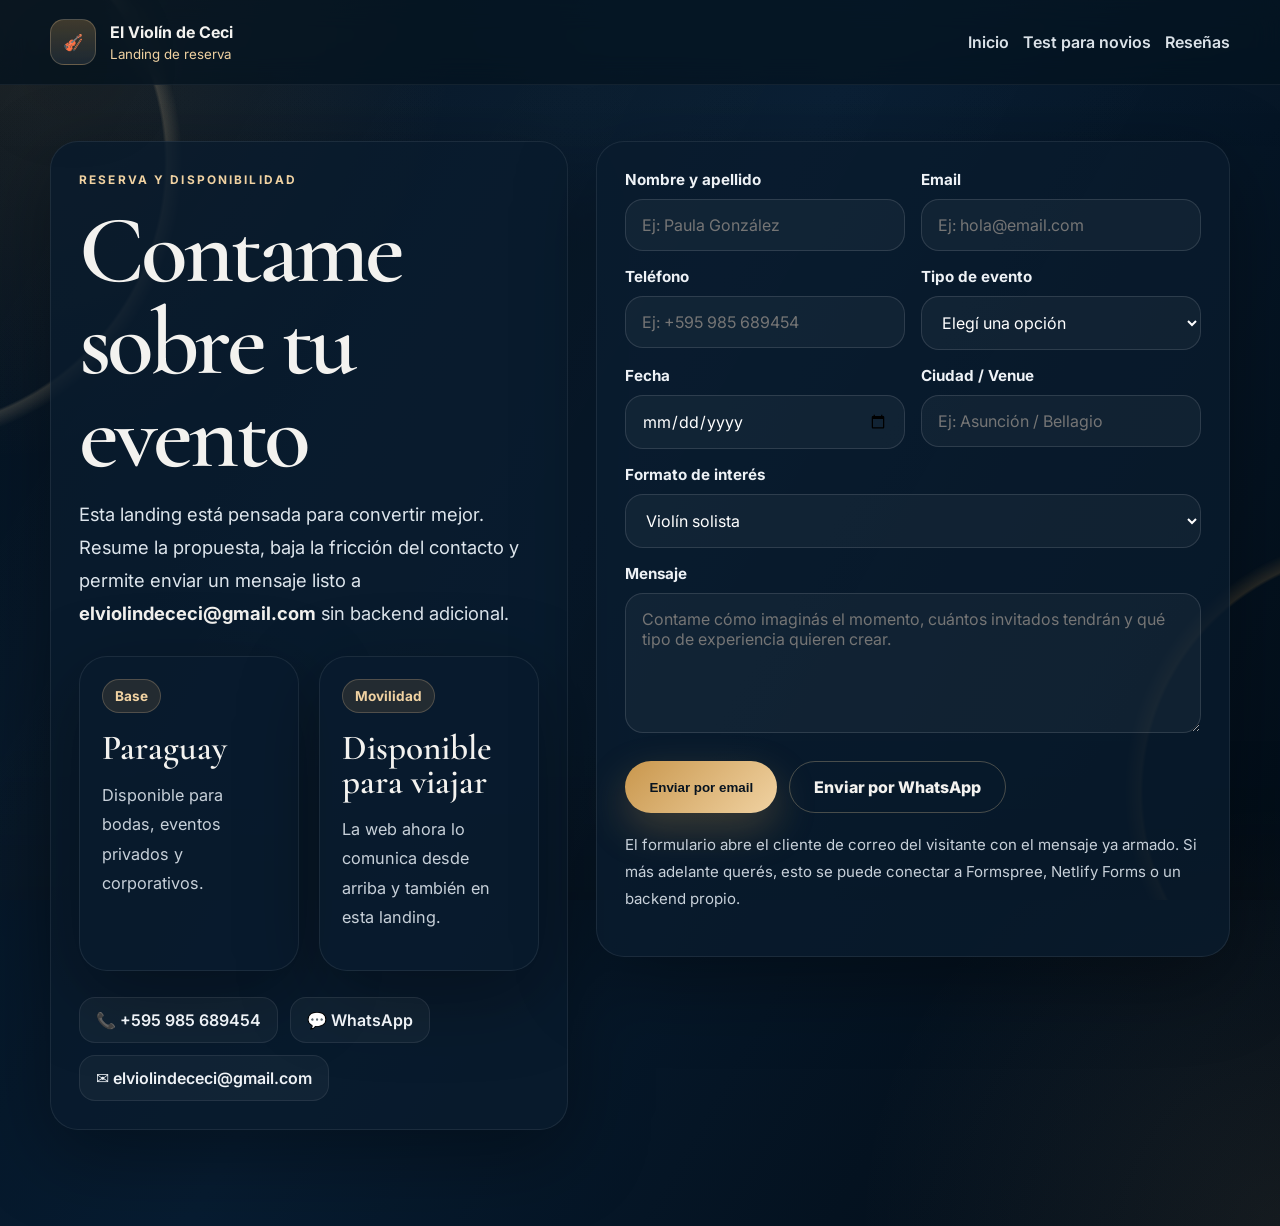
==== booking/index.html @ 9c6a3f65 "Add files via upload" ====
<!doctype html>
<html lang="es">
<head>
  <meta charset="utf-8" />
  <meta name="viewport" content="width=device-width, initial-scale=1" />
  <title>Reservar — El Violín de Ceci</title>
  <meta name="description" content="Consultá disponibilidad de El Violín de Ceci para bodas y eventos. Formulario de reserva con envío directo por email y WhatsApp." />
  <link rel="preconnect" href="https://fonts.googleapis.com">
  <link rel="preconnect" href="https://fonts.gstatic.com" crossorigin>
  <link href="https://fonts.googleapis.com/css2?family=Cormorant+Garamond:wght@400;500;600;700&family=Inter:wght@400;500;600;700;800&display=swap" rel="stylesheet">
  <link rel="stylesheet" href="../style.css?v=2" />
  <link rel="stylesheet" href="./style.css?v=1" />
</head>
<body>
  <header class="header">
    <div class="container nav">
      <a class="brand" href="../">
        <span class="brand-mark">🎻</span>
        <span>
          <strong>El Violín de Ceci</strong>
          <small>Landing de reserva</small>
        </span>
      </a>
      <nav class="nav-menu booking-nav inline-nav">
        <a href="../">Inicio</a>
        <a href="../test/">Test para novios</a>
        <a href="../reviews/">Reseñas</a>
      </nav>
    </div>
  </header>

  <main class="section booking-page">
    <div class="container booking-grid">
      <section class="booking-copy reveal visible">
        <p class="eyebrow">Reserva y disponibilidad</p>
        <h1>Contame sobre tu evento</h1>
        <p class="lead">Esta landing está pensada para convertir mejor. Resume la propuesta, baja la fricción del contacto y permite enviar un mensaje listo a <strong>elviolindececi@gmail.com</strong> sin backend adicional.</p>

        <div class="cards-grid booking-highlights">
          <article class="info-card compact-card">
            <span class="card-tag">Base</span>
            <h3>Paraguay</h3>
            <p>Disponible para bodas, eventos privados y corporativos.</p>
          </article>
          <article class="info-card compact-card">
            <span class="card-tag">Movilidad</span>
            <h3>Disponible para viajar</h3>
            <p>La web ahora lo comunica desde arriba y también en esta landing.</p>
          </article>
        </div>

        <div class="contact-inline">
          <a href="tel:+595985689454">📞 +595 985 689454</a>
          <a href="https://wa.me/595985689454" target="_blank" rel="noopener">💬 WhatsApp</a>
          <a href="mailto:elviolindececi@gmail.com">✉️ elviolindececi@gmail.com</a>
        </div>
      </section>

      <section class="booking-form-wrap reveal visible">
        <form id="bookingForm" class="booking-form" novalidate>
          <div class="field-row">
            <label>
              <span>Nombre y apellido</span>
              <input type="text" id="nombre" required placeholder="Ej: Paula González" />
            </label>
            <label>
              <span>Email</span>
              <input type="email" id="email" required placeholder="Ej: hola@email.com" />
            </label>
          </div>

          <div class="field-row">
            <label>
              <span>Teléfono</span>
              <input type="tel" id="telefono" placeholder="Ej: +595 985 689454" />
            </label>
            <label>
              <span>Tipo de evento</span>
              <select id="tipo" required>
                <option value="" selected disabled>Elegí una opción</option>
                <option>Boda</option>
                <option>Evento corporativo</option>
                <option>Evento privado</option>
                <option>Otro</option>
              </select>
            </label>
          </div>

          <div class="field-row">
            <label>
              <span>Fecha</span>
              <input type="date" id="fecha" />
            </label>
            <label>
              <span>Ciudad / Venue</span>
              <input type="text" id="lugar" placeholder="Ej: Asunción / Bellagio" />
            </label>
          </div>

          <label>
            <span>Formato de interés</span>
            <select id="formato">
              <option>Violín solista</option>
              <option>Dúo · violín + piano</option>
              <option>Trío · violín + piano de cola + cello</option>
              <option>No estoy segura todavía</option>
            </select>
          </label>

          <label>
            <span>Mensaje</span>
            <textarea id="mensaje" rows="5" placeholder="Contame cómo imaginás el momento, cuántos invitados tendrán y qué tipo de experiencia quieren crear."></textarea>
          </label>

          <div class="booking-actions">
            <button class="btn" type="submit">Enviar por email</button>
            <a class="btn btn-outline" id="waBookingLink" href="https://wa.me/595985689454" target="_blank" rel="noopener">Enviar por WhatsApp</a>
          </div>

          <p class="booking-note">El formulario abre el cliente de correo del visitante con el mensaje ya armado. Si más adelante querés, esto se puede conectar a Formspree, Netlify Forms o un backend propio.</p>
        </form>
      </section>
    </div>
  </main>

  <script src="./app.js?v=1"></script>
</body>
</html>
---- style.css ----
:root{
  --navy:#061b2d;
  --navy-deep:#020d18;
  --navy-soft:#0b2238;
  --gold:#c9974d;
  --gold-light:#f0d2a2;
  --gold-soft:#d8b178;
  --text:#f3f2ef;
  --muted:#c7d0d9;
  --line:rgba(255,255,255,.08);
  --card:rgba(10,28,46,.72);
  --card-strong:rgba(8,24,40,.9);
  --shadow:0 24px 80px rgba(0,0,0,.35);
  --radius:28px;
  --radius-sm:18px;
}

*{box-sizing:border-box}
html{scroll-behavior:smooth}
body{
  margin:0;
  color:var(--text);
  background:
    radial-gradient(circle at top left, rgba(201,151,77,.14), transparent 26%),
    radial-gradient(circle at bottom right, rgba(240,210,162,.08), transparent 24%),
    linear-gradient(120deg, #03111f 0%, #071c31 45%, #020b14 100%);
  font-family:Inter,system-ui,sans-serif;
  position:relative;
  overflow-x:hidden;
}
body::before{
  content:"";
  position:fixed;
  inset:0;
  pointer-events:none;
  background:
    linear-gradient(120deg, transparent 0%, rgba(255,255,255,.02) 35%, transparent 70%),
    linear-gradient(180deg, rgba(255,255,255,.02), transparent 18%, transparent 82%, rgba(0,0,0,.12));
  z-index:0;
}
body::after{
  content:"";
  position:fixed;
  inset:0;
  pointer-events:none;
  background:
    radial-gradient(circle at -8% 18%, transparent 0 17%, rgba(240,210,162,.95) 17.2%, transparent 18.2%),
    radial-gradient(circle at 108% 88%, transparent 0 15%, rgba(201,151,77,.95) 15.2%, transparent 16.2%);
  opacity:.18;
  z-index:0;
}
img{max-width:100%;display:block}
a{text-decoration:none;color:inherit}
strong{color:var(--text)}

.skip-link{
  position:absolute;
  left:-9999px;
}
.skip-link:focus{
  left:16px;
  top:16px;
  z-index:200;
  background:#fff;
  color:#000;
  padding:10px 14px;
  border-radius:12px;
}

.container{
  width:min(1180px,calc(100% - 40px));
  margin:0 auto;
  position:relative;
  z-index:1;
}
.section{padding:96px 0;position:relative;z-index:1}
.section-soft{background:linear-gradient(180deg, rgba(255,255,255,.02), rgba(255,255,255,.01));backdrop-filter:blur(6px)}
.eyebrow{text-transform:uppercase;letter-spacing:.18em;font-size:.74rem;color:var(--gold-light);margin:0 0 14px;font-weight:700}

h1,h2,h3{
  font-family:"Cormorant Garamond", Georgia, serif;
  line-height:.96;
  margin:0 0 16px;
  font-weight:600;
  color:var(--text);
}
h1{font-size:clamp(3.4rem,8vw,6rem);letter-spacing:-.04em}
h2{font-size:clamp(2.45rem,5vw,4rem);letter-spacing:-.03em}
h3{font-size:clamp(1.6rem,3vw,2.2rem)}
p{margin:0 0 16px;color:var(--muted);font-size:1.02rem;line-height:1.8}
.lead{font-size:1.15rem;max-width:62ch;color:#dde5ec}
.muted-strong{color:#e5edf5}

.header{
  position:sticky;top:0;z-index:20;
  backdrop-filter:blur(14px);
  background:rgba(4,18,31,.72);
  border-bottom:1px solid rgba(255,255,255,.06);
}
.nav{display:flex;align-items:center;justify-content:space-between;gap:18px;min-height:84px}
.brand{display:flex;align-items:center;gap:14px}
.brand strong{display:block;font-size:1rem}
.brand small{display:block;color:var(--gold-light);margin-top:4px}
.brand-mark{
  width:46px;height:46px;border-radius:14px;display:grid;place-items:center;
  background:linear-gradient(180deg, rgba(201,151,77,.28), rgba(255,255,255,.08));
  border:1px solid rgba(240,210,162,.24);box-shadow:var(--shadow)
}
.nav-menu{display:flex;align-items:center;gap:14px;flex-wrap:wrap}
.nav-menu a{color:#dbe2e8;font-weight:600}
.nav-menu a:hover{color:var(--gold-light)}
.nav-toggle{display:none}

.btn{
  display:inline-flex;align-items:center;justify-content:center;gap:10px;
  border:none;padding:15px 24px;border-radius:999px;cursor:pointer;
  background:linear-gradient(135deg,var(--gold),var(--gold-light));
  color:#07131f;font-weight:800;
  box-shadow:0 16px 40px rgba(201,151,77,.28);
  transition:transform .2s ease, box-shadow .2s ease, border-color .2s ease;
}
.btn:hover{transform:translateY(-2px);box-shadow:0 20px 48px rgba(201,151,77,.34)}
.btn-ghost,.btn-outline{background:transparent;color:var(--text);border:1px solid rgba(240,210,162,.28);box-shadow:none}
.btn-ghost:hover,.btn-outline:hover{border-color:rgba(240,210,162,.5);background:rgba(255,255,255,.03)}
.btn-small{padding:12px 18px;font-size:.95rem}

.hero{padding:72px 0 56px}
.hero-grid{display:grid;grid-template-columns:1.05fr .95fr;gap:48px;align-items:center}
.hero-actions{display:flex;gap:14px;flex-wrap:wrap;margin:28px 0 28px}
.hero-badges,.hero-points,.contact-inline{display:flex;gap:12px;flex-wrap:wrap}
.hero-badges{margin-top:18px}
.hero-points{padding:0;margin:0;list-style:none}
.hero-points li,.pill{
  padding:10px 14px;border-radius:999px;
  border:1px solid rgba(255,255,255,.08);
  background:rgba(255,255,255,.04);
  color:#e7edf2;font-size:.95rem
}
.pill-gold{border-color:rgba(240,210,162,.28);background:rgba(201,151,77,.15);color:var(--gold-light)}
.contact-inline a{
  padding:12px 16px;border-radius:16px;background:rgba(255,255,255,.04);
  border:1px solid rgba(255,255,255,.08);font-weight:600;color:#eef2f6
}
.contact-inline a:hover{border-color:rgba(240,210,162,.35)}

.hero-frame,.portrait-frame,.gallery-card,.info-card,.timeline-card,.quote-card,.feature-card,.press-card,.contact-card,.award-box,.planner-box,.final-box{
  border-radius:var(--radius);background:var(--card);border:1px solid var(--line);box-shadow:var(--shadow)
}
.hero-frame{position:relative;overflow:hidden;min-height:620px}
.media-cover{width:100%;height:100%;object-fit:cover}
.scene-card{
  position:absolute;left:24px;right:24px;bottom:24px;padding:24px;
  background:linear-gradient(180deg, rgba(4,16,28,.2), rgba(4,16,28,.78));
  border-radius:24px;border:1px solid rgba(255,255,255,.12)
}
.scene-kicker{display:inline-block;margin-bottom:10px;color:var(--gold-light);font-weight:700;letter-spacing:.08em;text-transform:uppercase;font-size:.78rem}
.floating-note{
  position:absolute;padding:12px 16px;border-radius:999px;background:rgba(8,24,40,.84);
  border:1px solid rgba(240,210,162,.24);color:#f6efe2;font-weight:700;backdrop-filter:blur(10px)
}
.floating-note-a{top:26px;left:24px}
.floating-note-b{top:92px;right:24px}
.floating-note-c{bottom:142px;right:24px}

.award-strip{padding-top:28px}
.award-box,.planner-box{display:flex;align-items:center;justify-content:space-between;gap:24px;padding:28px 30px}

.split{display:grid;grid-template-columns:1fr 1fr;gap:48px;align-items:start}
.split-intro{align-items:center}
.split-bio{grid-template-columns:.78fr 1fr;align-items:center}
.split-feature{align-items:center}
.section-heading{max-width:780px;margin:0 auto 38px;text-align:center}
.section-heading p:last-child{max-width:62ch;margin-left:auto;margin-right:auto}

.timeline{display:grid;grid-template-columns:repeat(3,1fr);gap:20px}
.timeline-card{padding:28px}
.step{display:inline-grid;place-items:center;width:54px;height:54px;border-radius:50%;background:rgba(201,151,77,.16);border:1px solid rgba(240,210,162,.25);margin-bottom:18px;color:var(--gold-light);font-weight:800}

.cards-grid{display:grid;gap:20px}
.formats-grid,.testimonials-grid,.press-grid{grid-template-columns:repeat(3,1fr)}
.info-card,.quote-card,.feature-card,.press-card{padding:28px}
.feature-card{background:rgba(10,28,46,.92)}
.card-tag{display:inline-block;padding:8px 12px;border-radius:999px;background:rgba(201,151,77,.14);border:1px solid rgba(240,210,162,.22);color:var(--gold-light);font-size:.85rem;font-weight:700;margin-bottom:18px}
.card-list{margin:18px 0 0;padding-left:18px;color:#e2ebf4}
.card-list li{margin-bottom:10px;line-height:1.6}
.featured-card{background:linear-gradient(180deg, rgba(201,151,77,.18), rgba(8,24,40,.92));transform:translateY(-6px)}

.gallery-grid{display:grid;grid-template-columns:repeat(3,1fr);gap:18px}
.gallery-card{position:relative;overflow:hidden;min-height:280px}
.gallery-card::after{content:"";position:absolute;inset:0;background:linear-gradient(180deg, transparent 40%, rgba(2,12,20,.82) 100%)}
.gallery-card span{position:absolute;left:18px;bottom:18px;z-index:1;font-weight:700}
.gallery-wide{grid-column:span 2}

.portrait-frame{overflow:hidden;position:relative;min-height:680px}
.portrait-badge{position:absolute;left:24px;bottom:24px;padding:12px 18px;border-radius:999px;background:rgba(8,24,40,.84);border:1px solid rgba(240,210,162,.24);font-weight:700}
blockquote{
  margin:28px 0 0;padding:22px 24px;border-left:3px solid var(--gold);
  background:rgba(255,255,255,.04);border-radius:0 20px 20px 0;color:#edf4fb;font-size:1.08rem;line-height:1.7
}

.press-card{display:block;transition:transform .2s ease,border-color .2s ease}
.press-card:hover{transform:translateY(-4px);border-color:rgba(240,210,162,.3)}
.center{text-align:center;margin-top:28px}

.final-box{padding:38px;text-align:center;background:linear-gradient(180deg, rgba(201,151,77,.12), rgba(8,24,40,.92))}
.contact-grid{display:grid;grid-template-columns:repeat(3,1fr);gap:16px;margin:26px 0}
.contact-card{padding:22px 20px;text-align:left;transition:transform .2s ease,border-color .2s ease}
.contact-card span{display:block;color:var(--gold-light);font-size:.92rem;margin-bottom:8px}
.contact-card strong{font-size:1.06rem}
.contact-card:hover{transform:translateY(-3px);border-color:rgba(240,210,162,.32)}
.center-actions{justify-content:center}

.footer{padding:34px 0 46px;border-top:1px solid rgba(255,255,255,.06);background:rgba(1,9,16,.55)}
.footer-grid{display:flex;align-items:center;justify-content:space-between;gap:24px;flex-wrap:wrap}
.footer-links{display:flex;gap:14px;flex-wrap:wrap}
.footer-links a{color:#dbe2e8}
.footer-links a:hover{color:var(--gold-light)}

.whatsapp-float{
  position:fixed;right:20px;bottom:20px;z-index:30;width:60px;height:60px;border-radius:50%;
  display:grid;place-items:center;font-size:1.7rem;
  background:linear-gradient(135deg,var(--gold),var(--gold-light));color:#08131f;
  box-shadow:0 18px 40px rgba(201,151,77,.32)
}

.reveal{opacity:0;transform:translateY(26px);transition:opacity .7s ease, transform .7s ease}
.reveal.visible{opacity:1;transform:none}
.delay-1{transition-delay:.08s}.delay-2{transition-delay:.16s}

@media (max-width: 1024px){
  .hero-grid,.split,.timeline,.formats-grid,.testimonials-grid,.press-grid,.contact-grid{grid-template-columns:1fr}
  .gallery-grid{grid-template-columns:1fr 1fr}
  .gallery-wide{grid-column:span 1}
  .featured-card{transform:none}
  .hero-frame,.portrait-frame{min-height:520px}
  .award-box,.planner-box{flex-direction:column;align-items:flex-start}
}

@media (max-width: 760px){
  .container{width:min(100% - 24px,1180px)}
  .section{padding:74px 0}
  .nav{min-height:76px}
  .nav-toggle{
    display:inline-flex;align-items:center;justify-content:center;padding:12px 14px;border-radius:14px;
    background:rgba(255,255,255,.04);border:1px solid rgba(255,255,255,.08);color:var(--text);font-weight:700
  }
  .nav-menu{
    position:absolute;left:0;right:0;top:100%;display:none;flex-direction:column;align-items:flex-start;
    padding:18px;border-bottom-left-radius:24px;border-bottom-right-radius:24px;
    background:rgba(4,18,31,.96);border:1px solid rgba(255,255,255,.08)
  }
  .nav-menu.open{display:flex}
  .hero-frame{min-height:420px}
  .portrait-frame{min-height:500px}
  .floating-note-b,.floating-note-c{right:14px}
  .floating-note-a{left:14px}
  .scene-card{left:14px;right:14px;bottom:14px;padding:18px}
  .gallery-grid{grid-template-columns:1fr}
  .contact-inline a,.pill,.hero-points li{width:100%;justify-content:center;text-align:center}
  h1{font-size:clamp(2.8rem,15vw,4.1rem)}
  h2{font-size:clamp(2.1rem,10vw,3rem)}
}
---- booking/style.css ----
.booking-page{padding-top:56px}
.booking-grid{display:grid;grid-template-columns:.9fr 1.1fr;gap:28px;align-items:start}
.booking-form-wrap,.booking-copy{border-radius:28px;background:rgba(10,28,46,.78);border:1px solid rgba(255,255,255,.08);box-shadow:0 24px 80px rgba(0,0,0,.35);padding:28px}
.booking-highlights{grid-template-columns:1fr 1fr;margin:26px 0}
.compact-card{padding:22px}
.booking-form label,.booking-form span{display:block}
.booking-form span{font-size:.95rem;font-weight:700;color:#eef2f6;margin-bottom:10px}
.booking-form input,.booking-form select,.booking-form textarea{
  width:100%;border-radius:18px;border:1px solid rgba(255,255,255,.12);
  background:rgba(255,255,255,.04);color:#fff;padding:15px 16px;font:inherit;outline:none
}
.booking-form input:focus,.booking-form select:focus,.booking-form textarea:focus{border-color:rgba(240,210,162,.45);box-shadow:0 0 0 3px rgba(201,151,77,.15)}
.booking-form textarea{resize:vertical;min-height:140px}
.field-row{display:grid;grid-template-columns:1fr 1fr;gap:16px;margin-bottom:16px}
.booking-form > label{margin-bottom:16px}
.booking-actions{display:flex;gap:12px;flex-wrap:wrap;margin-top:24px}
.booking-note{margin-top:18px;font-size:.94rem}
.inline-nav{display:flex !important}
@media (max-width: 900px){
  .booking-grid,.field-row,.booking-highlights{grid-template-columns:1fr}
}
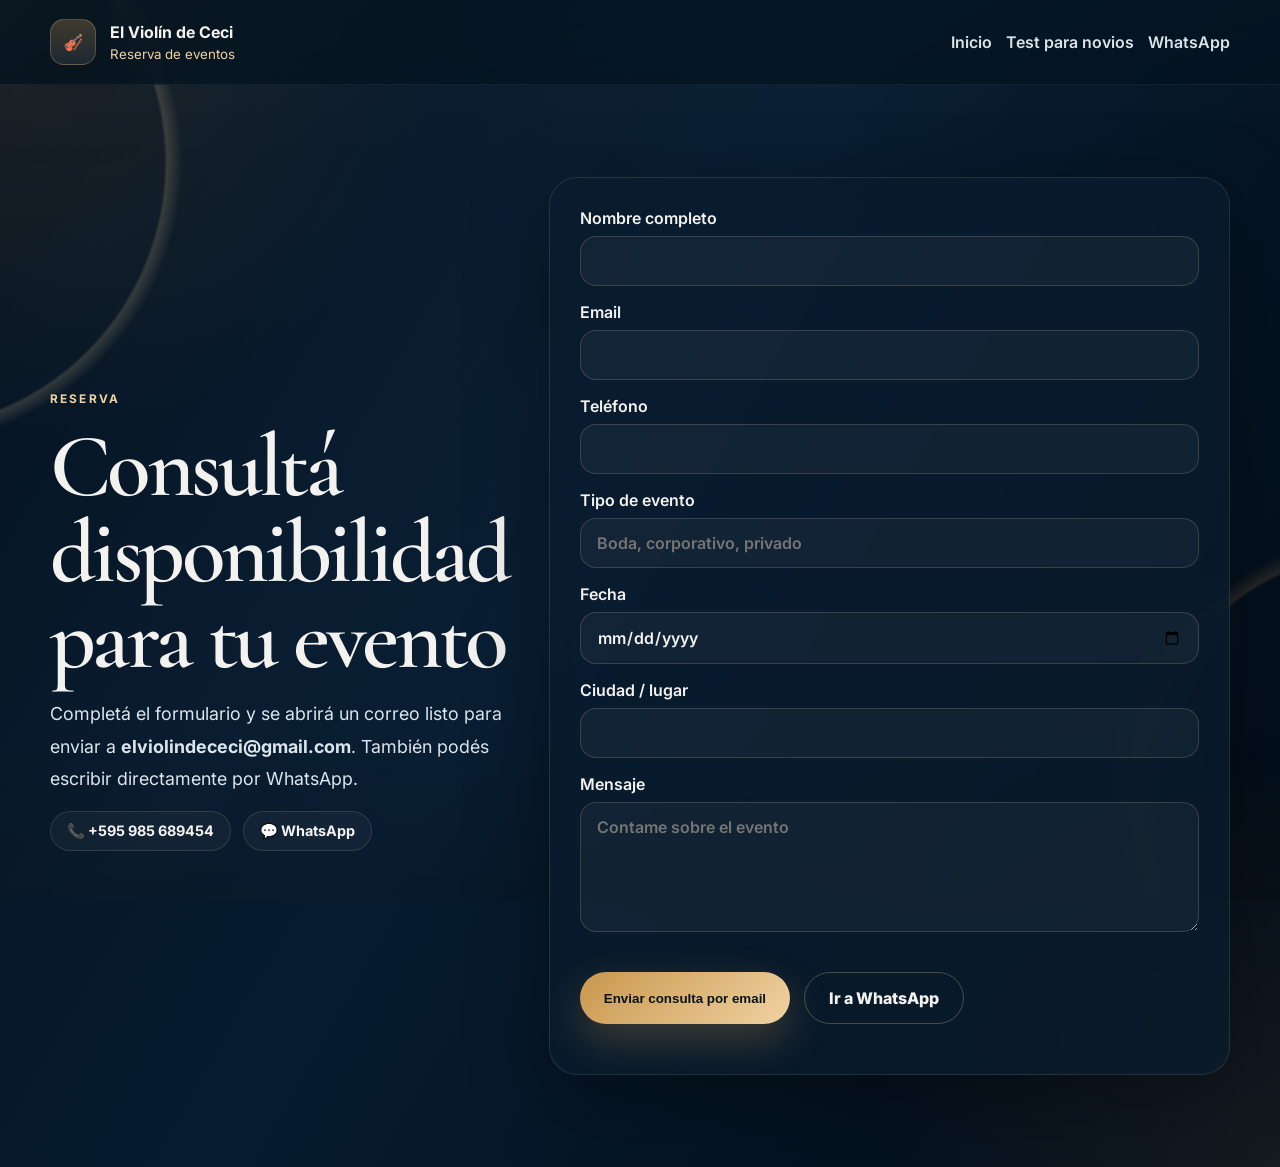
==== commit 94b4cbab: "Add files via upload" ====
--- a/booking/index.html
+++ b/booking/index.html
@@ -4,125 +4,83 @@
   <meta charset="utf-8" />
   <meta name="viewport" content="width=device-width, initial-scale=1" />
   <title>Reservar — El Violín de Ceci</title>
-  <meta name="description" content="Consultá disponibilidad de El Violín de Ceci para bodas y eventos. Formulario de reserva con envío directo por email y WhatsApp." />
   <link rel="preconnect" href="https://fonts.googleapis.com">
   <link rel="preconnect" href="https://fonts.gstatic.com" crossorigin>
   <link href="https://fonts.googleapis.com/css2?family=Cormorant+Garamond:wght@400;500;600;700&family=Inter:wght@400;500;600;700;800&display=swap" rel="stylesheet">
-  <link rel="stylesheet" href="../style.css?v=2" />
-  <link rel="stylesheet" href="./style.css?v=1" />
+  <link rel="stylesheet" href="../style.css" />
 </head>
 <body>
   <header class="header">
     <div class="container nav">
       <a class="brand" href="../">
         <span class="brand-mark">🎻</span>
-        <span>
-          <strong>El Violín de Ceci</strong>
-          <small>Landing de reserva</small>
-        </span>
+        <span><strong>El Violín de Ceci</strong><small>Reserva de eventos</small></span>
       </a>
-      <nav class="nav-menu booking-nav inline-nav">
+      <nav class="nav-menu" style="display:flex">
         <a href="../">Inicio</a>
         <a href="../test/">Test para novios</a>
-        <a href="../reviews/">Reseñas</a>
+        <a href="https://wa.me/595985689454" target="_blank" rel="noopener">WhatsApp</a>
       </nav>
     </div>
   </header>
 
-  <main class="section booking-page">
-    <div class="container booking-grid">
-      <section class="booking-copy reveal visible">
-        <p class="eyebrow">Reserva y disponibilidad</p>
-        <h1>Contame sobre tu evento</h1>
-        <p class="lead">Esta landing está pensada para convertir mejor. Resume la propuesta, baja la fricción del contacto y permite enviar un mensaje listo a <strong>elviolindececi@gmail.com</strong> sin backend adicional.</p>
-
-        <div class="cards-grid booking-highlights">
-          <article class="info-card compact-card">
-            <span class="card-tag">Base</span>
-            <h3>Paraguay</h3>
-            <p>Disponible para bodas, eventos privados y corporativos.</p>
-          </article>
-          <article class="info-card compact-card">
-            <span class="card-tag">Movilidad</span>
-            <h3>Disponible para viajar</h3>
-            <p>La web ahora lo comunica desde arriba y también en esta landing.</p>
-          </article>
+  <main>
+    <section class="section">
+      <div class="container split split-intro">
+        <div>
+          <p class="eyebrow">Reserva</p>
+          <h1>Consultá disponibilidad para tu evento</h1>
+          <p class="lead">Completá el formulario y se abrirá un correo listo para enviar a <strong>elviolindececi@gmail.com</strong>. También podés escribir directamente por WhatsApp.</p>
+          <div class="contact-row">
+            <a class="contact-pill" href="tel:+595985689454">📞 +595 985 689454</a>
+            <a class="contact-pill" href="https://wa.me/595985689454" target="_blank" rel="noopener">💬 WhatsApp</a>
+          </div>
         </div>
-
-        <div class="contact-inline">
-          <a href="tel:+595985689454">📞 +595 985 689454</a>
-          <a href="https://wa.me/595985689454" target="_blank" rel="noopener">💬 WhatsApp</a>
-          <a href="mailto:elviolindececi@gmail.com">✉️ elviolindececi@gmail.com</a>
+        <div class="info-card">
+          <form id="bookingForm" class="booking-form">
+            <label>Nombre completo<input required name="nombre" type="text"></label>
+            <label>Email<input required name="email" type="email"></label>
+            <label>Teléfono<input name="telefono" type="tel"></label>
+            <label>Tipo de evento<input required name="tipo" type="text" placeholder="Boda, corporativo, privado"></label>
+            <label>Fecha<input name="fecha" type="date"></label>
+            <label>Ciudad / lugar<input name="lugar" type="text"></label>
+            <label>Mensaje<textarea name="mensaje" rows="5" placeholder="Contame sobre el evento"></textarea></label>
+            <div class="hero-actions">
+              <button class="btn" type="submit">Enviar consulta por email</button>
+              <a class="btn btn-ghost" href="https://wa.me/595985689454?text=Hola%20Ceci%2C%20quiero%20consultar%20disponibilidad%20para%20un%20evento." target="_blank" rel="noopener">Ir a WhatsApp</a>
+            </div>
+          </form>
         </div>
-      </section>
-
-      <section class="booking-form-wrap reveal visible">
-        <form id="bookingForm" class="booking-form" novalidate>
-          <div class="field-row">
-            <label>
-              <span>Nombre y apellido</span>
-              <input type="text" id="nombre" required placeholder="Ej: Paula González" />
-            </label>
-            <label>
-              <span>Email</span>
-              <input type="email" id="email" required placeholder="Ej: hola@email.com" />
-            </label>
-          </div>
-
-          <div class="field-row">
-            <label>
-              <span>Teléfono</span>
-              <input type="tel" id="telefono" placeholder="Ej: +595 985 689454" />
-            </label>
-            <label>
-              <span>Tipo de evento</span>
-              <select id="tipo" required>
-                <option value="" selected disabled>Elegí una opción</option>
-                <option>Boda</option>
-                <option>Evento corporativo</option>
-                <option>Evento privado</option>
-                <option>Otro</option>
-              </select>
-            </label>
-          </div>
-
-          <div class="field-row">
-            <label>
-              <span>Fecha</span>
-              <input type="date" id="fecha" />
-            </label>
-            <label>
-              <span>Ciudad / Venue</span>
-              <input type="text" id="lugar" placeholder="Ej: Asunción / Bellagio" />
-            </label>
-          </div>
-
-          <label>
-            <span>Formato de interés</span>
-            <select id="formato">
-              <option>Violín solista</option>
-              <option>Dúo · violín + piano</option>
-              <option>Trío · violín + piano de cola + cello</option>
-              <option>No estoy segura todavía</option>
-            </select>
-          </label>
-
-          <label>
-            <span>Mensaje</span>
-            <textarea id="mensaje" rows="5" placeholder="Contame cómo imaginás el momento, cuántos invitados tendrán y qué tipo de experiencia quieren crear."></textarea>
-          </label>
-
-          <div class="booking-actions">
-            <button class="btn" type="submit">Enviar por email</button>
-            <a class="btn btn-outline" id="waBookingLink" href="https://wa.me/595985689454" target="_blank" rel="noopener">Enviar por WhatsApp</a>
-          </div>
-
-          <p class="booking-note">El formulario abre el cliente de correo del visitante con el mensaje ya armado. Si más adelante querés, esto se puede conectar a Formspree, Netlify Forms o un backend propio.</p>
-        </form>
-      </section>
-    </div>
+      </div>
+    </section>
   </main>
 
-  <script src="./app.js?v=1"></script>
+  <script>
+    document.getElementById('bookingForm').addEventListener('submit', function (event) {
+      event.preventDefault();
+      const data = new FormData(event.target);
+      const subject = encodeURIComponent(`Consulta de reserva - ${data.get('nombre')}`);
+      const body = encodeURIComponent(
+`Nombre: ${data.get('nombre')}
+Email: ${data.get('email')}
+Teléfono: ${data.get('telefono')}
+Tipo de evento: ${data.get('tipo')}
+Fecha: ${data.get('fecha')}
+Lugar: ${data.get('lugar')}
+
+Mensaje:
+${data.get('mensaje')}`);
+      window.location.href = `mailto:elviolindececi@gmail.com?subject=${subject}&body=${body}`;
+    });
+  </script>
+
+  <style>
+    .booking-form{display:grid;gap:16px}
+    .booking-form label{display:grid;gap:8px;color:var(--text);font-weight:600}
+    .booking-form input,.booking-form textarea{
+      width:100%;border-radius:16px;border:1px solid rgba(240,210,162,.18);background:rgba(255,255,255,.04);
+      color:var(--text);padding:14px 16px;font:inherit
+    }
+  </style>
 </body>
 </html>
--- a/style.css
+++ b/style.css
@@ -4,7 +4,6 @@
   --navy-soft:#0b2238;
   --gold:#c9974d;
   --gold-light:#f0d2a2;
-  --gold-soft:#d8b178;
   --text:#f3f2ef;
   --muted:#c7d0d9;
   --line:rgba(255,255,255,.08);
@@ -12,7 +11,6 @@
   --card-strong:rgba(8,24,40,.9);
   --shadow:0 24px 80px rgba(0,0,0,.35);
   --radius:28px;
-  --radius-sm:18px;
 }
 
 *{box-sizing:border-box}
@@ -25,7 +23,6 @@
     radial-gradient(circle at bottom right, rgba(240,210,162,.08), transparent 24%),
     linear-gradient(120deg, #03111f 0%, #071c31 45%, #020b14 100%);
   font-family:Inter,system-ui,sans-serif;
-  position:relative;
   overflow-x:hidden;
 }
 body::before{
@@ -51,212 +48,134 @@
 }
 img{max-width:100%;display:block}
 a{text-decoration:none;color:inherit}
-strong{color:var(--text)}
-
-.skip-link{
-  position:absolute;
-  left:-9999px;
-}
-.skip-link:focus{
-  left:16px;
-  top:16px;
-  z-index:200;
-  background:#fff;
-  color:#000;
-  padding:10px 14px;
-  border-radius:12px;
-}
-
-.container{
-  width:min(1180px,calc(100% - 40px));
-  margin:0 auto;
-  position:relative;
-  z-index:1;
-}
-.section{padding:96px 0;position:relative;z-index:1}
+.container{width:min(1180px,calc(100% - 40px));margin:0 auto;position:relative;z-index:1}
+.section{padding:92px 0;position:relative;z-index:1}
 .section-soft{background:linear-gradient(180deg, rgba(255,255,255,.02), rgba(255,255,255,.01));backdrop-filter:blur(6px)}
 .eyebrow{text-transform:uppercase;letter-spacing:.18em;font-size:.74rem;color:var(--gold-light);margin:0 0 14px;font-weight:700}
+h1,h2,h3{font-family:"Cormorant Garamond",Georgia,serif;line-height:.96;margin:0 0 16px;font-weight:600;color:var(--text)}
+h1{font-size:clamp(3.2rem,7vw,5.9rem);letter-spacing:-.04em}
+h2{font-size:clamp(2.5rem,5vw,4.2rem);letter-spacing:-.03em}
+h3{font-size:clamp(1.7rem,3vw,2.3rem)}
+p{margin:0 0 16px;color:var(--muted);font-size:1.02rem;line-height:1.8}
+ul{margin:0;padding-left:22px;color:#dbe3ea;line-height:1.9}
+.lead{font-size:1.12rem;max-width:60ch;color:#dde5ec}
 
-h1,h2,h3{
-  font-family:"Cormorant Garamond", Georgia, serif;
-  line-height:.96;
-  margin:0 0 16px;
-  font-weight:600;
-  color:var(--text);
-}
-h1{font-size:clamp(3.4rem,8vw,6rem);letter-spacing:-.04em}
-h2{font-size:clamp(2.45rem,5vw,4rem);letter-spacing:-.03em}
-h3{font-size:clamp(1.6rem,3vw,2.2rem)}
-p{margin:0 0 16px;color:var(--muted);font-size:1.02rem;line-height:1.8}
-.lead{font-size:1.15rem;max-width:62ch;color:#dde5ec}
-.muted-strong{color:#e5edf5}
-
-.header{
-  position:sticky;top:0;z-index:20;
-  backdrop-filter:blur(14px);
-  background:rgba(4,18,31,.72);
-  border-bottom:1px solid rgba(255,255,255,.06);
-}
+.header{position:sticky;top:0;z-index:30;backdrop-filter:blur(14px);background:rgba(4,18,31,.72);border-bottom:1px solid rgba(255,255,255,.06)}
 .nav{display:flex;align-items:center;justify-content:space-between;gap:18px;min-height:84px}
 .brand{display:flex;align-items:center;gap:14px}
-.brand strong{display:block;font-size:1rem}
+.brand strong{display:block;font-size:1rem;color:var(--text)}
 .brand small{display:block;color:var(--gold-light);margin-top:4px}
-.brand-mark{
-  width:46px;height:46px;border-radius:14px;display:grid;place-items:center;
-  background:linear-gradient(180deg, rgba(201,151,77,.28), rgba(255,255,255,.08));
-  border:1px solid rgba(240,210,162,.24);box-shadow:var(--shadow)
-}
+.brand-mark{width:46px;height:46px;border-radius:14px;display:grid;place-items:center;background:linear-gradient(180deg, rgba(201,151,77,.28), rgba(255,255,255,.08));border:1px solid rgba(240,210,162,.24);box-shadow:var(--shadow)}
 .nav-menu{display:flex;align-items:center;gap:14px;flex-wrap:wrap}
 .nav-menu a{color:#dbe2e8;font-weight:600}
 .nav-menu a:hover{color:var(--gold-light)}
 .nav-toggle{display:none}
 
-.btn{
-  display:inline-flex;align-items:center;justify-content:center;gap:10px;
-  border:none;padding:15px 24px;border-radius:999px;cursor:pointer;
-  background:linear-gradient(135deg,var(--gold),var(--gold-light));
-  color:#07131f;font-weight:800;
-  box-shadow:0 16px 40px rgba(201,151,77,.28);
-  transition:transform .2s ease, box-shadow .2s ease, border-color .2s ease;
-}
+.btn{display:inline-flex;align-items:center;justify-content:center;gap:10px;border:none;padding:15px 24px;border-radius:999px;cursor:pointer;background:linear-gradient(135deg,var(--gold),var(--gold-light));color:#07131f;font-weight:800;box-shadow:0 16px 40px rgba(201,151,77,.28);transition:transform .2s ease, box-shadow .2s ease, border-color .2s ease}
 .btn:hover{transform:translateY(-2px);box-shadow:0 20px 48px rgba(201,151,77,.34)}
 .btn-ghost,.btn-outline{background:transparent;color:var(--text);border:1px solid rgba(240,210,162,.28);box-shadow:none}
 .btn-ghost:hover,.btn-outline:hover{border-color:rgba(240,210,162,.5);background:rgba(255,255,255,.03)}
 .btn-small{padding:12px 18px;font-size:.95rem}
 
-.hero{padding:72px 0 56px}
-.hero-grid{display:grid;grid-template-columns:1.05fr .95fr;gap:48px;align-items:center}
-.hero-actions{display:flex;gap:14px;flex-wrap:wrap;margin:28px 0 28px}
-.hero-badges,.hero-points,.contact-inline{display:flex;gap:12px;flex-wrap:wrap}
-.hero-badges{margin-top:18px}
-.hero-points{padding:0;margin:0;list-style:none}
-.hero-points li,.pill{
-  padding:10px 14px;border-radius:999px;
-  border:1px solid rgba(255,255,255,.08);
-  background:rgba(255,255,255,.04);
-  color:#e7edf2;font-size:.95rem
+.hero{padding:68px 0 52px}
+.hero-grid{display:grid;grid-template-columns:1.02fr .98fr;gap:52px;align-items:center}
+.hero-actions{display:flex;gap:14px;flex-wrap:wrap;margin:24px 0 20px}
+.mini-pills,.micro-pills,.contact-row{display:flex;gap:12px;flex-wrap:wrap}
+.mini-pills{margin:24px 0 0}
+.mini-pill,.micro-pills span,.contact-pill{
+  display:inline-flex;align-items:center;justify-content:center;
+  padding:9px 14px;border-radius:999px;border:1px solid rgba(240,210,162,.14);
+  background:rgba(255,255,255,.04);color:var(--text);font-size:.9rem;backdrop-filter:blur(8px)
 }
-.pill-gold{border-color:rgba(240,210,162,.28);background:rgba(201,151,77,.15);color:var(--gold-light)}
-.contact-inline a{
-  padding:12px 16px;border-radius:16px;background:rgba(255,255,255,.04);
-  border:1px solid rgba(255,255,255,.08);font-weight:600;color:#eef2f6
-}
-.contact-inline a:hover{border-color:rgba(240,210,162,.35)}
+.contact-row{margin:4px 0 12px}
+.contact-pill{font-weight:700;font-size:.9rem;padding:10px 16px}
+.contact-pill:hover{border-color:rgba(240,210,162,.34);background:rgba(255,255,255,.06)}
+.micro-pills span{font-size:.82rem;padding:7px 12px;color:#d7e0e8}
 
-.hero-frame,.portrait-frame,.gallery-card,.info-card,.timeline-card,.quote-card,.feature-card,.press-card,.contact-card,.award-box,.planner-box,.final-box{
-  border-radius:var(--radius);background:var(--card);border:1px solid var(--line);box-shadow:var(--shadow)
-}
-.hero-frame{position:relative;overflow:hidden;min-height:620px}
-.media-cover{width:100%;height:100%;object-fit:cover}
-.scene-card{
-  position:absolute;left:24px;right:24px;bottom:24px;padding:24px;
-  background:linear-gradient(180deg, rgba(4,16,28,.2), rgba(4,16,28,.78));
-  border-radius:24px;border:1px solid rgba(255,255,255,.12)
-}
-.scene-kicker{display:inline-block;margin-bottom:10px;color:var(--gold-light);font-weight:700;letter-spacing:.08em;text-transform:uppercase;font-size:.78rem}
-.floating-note{
-  position:absolute;padding:12px 16px;border-radius:999px;background:rgba(8,24,40,.84);
-  border:1px solid rgba(240,210,162,.24);color:#f6efe2;font-weight:700;backdrop-filter:blur(10px)
-}
-.floating-note-a{top:26px;left:24px}
-.floating-note-b{top:92px;right:24px}
-.floating-note-c{bottom:142px;right:24px}
+.hero-frame{position:relative;min-height:700px;border-radius:36px;overflow:hidden;box-shadow:var(--shadow);border:1px solid rgba(240,210,162,.18);background:#081625}
+.hero-frame::before{content:"";position:absolute;inset:0;z-index:1;background:linear-gradient(180deg, rgba(0,0,0,.08), rgba(0,0,0,.28))}
+.hero-frame::after{content:"";position:absolute;inset:0;z-index:2;background:linear-gradient(120deg, transparent 0%, rgba(255,255,255,.04) 40%, transparent 64%);mix-blend-mode:screen;opacity:.45;pointer-events:none}
+.media-cover{position:absolute;inset:0;width:100%;height:100%;object-fit:cover}
+.scene-card{position:absolute;left:28px;right:28px;bottom:22px;padding:28px;border-radius:28px;background:rgba(5,18,31,.48);color:#f8f4ee;backdrop-filter:blur(14px);border:1px solid rgba(240,210,162,.18);z-index:3}
+.scene-card h2{font-size:clamp(1.8rem,3vw,2.8rem);margin-bottom:0}
+.scene-kicker{display:block;margin-bottom:12px;letter-spacing:.15em;text-transform:uppercase;font-size:.72rem;color:var(--gold-light);opacity:.95}
 
-.award-strip{padding-top:28px}
-.award-box,.planner-box{display:flex;align-items:center;justify-content:space-between;gap:24px;padding:28px 30px}
+.split{display:grid;gap:40px;align-items:center}
+.split-intro{grid-template-columns:.8fr 1.2fr}
+.section-heading{max-width:820px;margin:0 auto 42px;text-align:center}
+.cards-grid{display:grid;grid-template-columns:repeat(3,1fr);gap:20px;align-items:stretch}
+.timeline-card,.info-card,.quote-card,.cta-band-box,.final-box,.award-box,.blog-box{background:var(--card);border:1px solid rgba(240,210,162,.12);border-radius:var(--radius);box-shadow:var(--shadow);backdrop-filter:blur(14px)}
+.info-card,.quote-card{padding:30px}
+.card-tag{display:inline-flex;padding:7px 12px;border-radius:999px;font-size:.8rem;color:var(--gold-light);margin-bottom:14px;border:1px solid rgba(240,210,162,.2);background:rgba(255,255,255,.04)}
+.featured-card{background:linear-gradient(180deg, rgba(30,40,50,.88), rgba(8,24,40,.96));border-color:rgba(240,210,162,.2)}
+.format-card{transition:transform .35s ease, box-shadow .35s ease, border-color .35s ease;transform-origin:center center}
+.formats-grid:hover .format-card{transform:scale(.98)}
+.format-card:hover{transform:scale(1.06) translateY(-8px);z-index:5;border-color:rgba(240,210,162,.3);box-shadow:0 28px 80px rgba(0,0,0,.42)}
 
-.split{display:grid;grid-template-columns:1fr 1fr;gap:48px;align-items:start}
-.split-intro{align-items:center}
-.split-bio{grid-template-columns:.78fr 1fr;align-items:center}
-.split-feature{align-items:center}
-.section-heading{max-width:780px;margin:0 auto 38px;text-align:center}
-.section-heading p:last-child{max-width:62ch;margin-left:auto;margin-right:auto}
+.cta-band{padding-top:12px}
+.cta-band-box,.final-box,.blog-box{padding:38px 42px;display:flex;gap:22px;align-items:center;justify-content:space-between}
 
-.timeline{display:grid;grid-template-columns:repeat(3,1fr);gap:20px}
-.timeline-card{padding:28px}
-.step{display:inline-grid;place-items:center;width:54px;height:54px;border-radius:50%;background:rgba(201,151,77,.16);border:1px solid rgba(240,210,162,.25);margin-bottom:18px;color:var(--gold-light);font-weight:800}
+.wedding-grid{display:grid;grid-template-columns:repeat(3,1fr);gap:24px}
+.wedding-card{display:block;background:var(--card);border:1px solid rgba(240,210,162,.12);border-radius:28px;overflow:hidden;box-shadow:var(--shadow);transition:transform .24s ease,border-color .24s ease}
+.wedding-card:hover{transform:translateY(-6px);border-color:rgba(240,210,162,.3)}
+.wedding-card img{width:100%;aspect-ratio:4/5;object-fit:cover}
+.wedding-card-copy{padding:18px 20px 22px}
+.wedding-card-copy p{margin:0;font-size:.94rem;line-height:1.6}
 
-.cards-grid{display:grid;gap:20px}
-.formats-grid,.testimonials-grid,.press-grid{grid-template-columns:repeat(3,1fr)}
-.info-card,.quote-card,.feature-card,.press-card{padding:28px}
-.feature-card{background:rgba(10,28,46,.92)}
-.card-tag{display:inline-block;padding:8px 12px;border-radius:999px;background:rgba(201,151,77,.14);border:1px solid rgba(240,210,162,.22);color:var(--gold-light);font-size:.85rem;font-weight:700;margin-bottom:18px}
-.card-list{margin:18px 0 0;padding-left:18px;color:#e2ebf4}
-.card-list li{margin-bottom:10px;line-height:1.6}
-.featured-card{background:linear-gradient(180deg, rgba(201,151,77,.18), rgba(8,24,40,.92));transform:translateY(-6px)}
+.news-list{display:grid;gap:26px}
+.news-card{display:grid;grid-template-columns:300px 1fr;gap:28px;align-items:center;padding:12px 0;border-bottom:1px solid rgba(255,255,255,.08)}
+.news-card:last-child{border-bottom:none}
+.news-card img{width:100%;aspect-ratio:16/10;object-fit:cover;border-radius:18px}
+.news-tag{display:block;color:#eabf7b;font-weight:800;letter-spacing:.14em;font-size:.74rem;margin-bottom:12px}
+.news-content h3{font-size:clamp(2rem,3vw,3rem);line-height:1.08}
+.news-content p{max-width:58ch;margin:0;color:#d8e0e6}
 
-.gallery-grid{display:grid;grid-template-columns:repeat(3,1fr);gap:18px}
-.gallery-card{position:relative;overflow:hidden;min-height:280px}
-.gallery-card::after{content:"";position:absolute;inset:0;background:linear-gradient(180deg, transparent 40%, rgba(2,12,20,.82) 100%)}
-.gallery-card span{position:absolute;left:18px;bottom:18px;z-index:1;font-weight:700}
-.gallery-wide{grid-column:span 2}
+.award-box{text-align:center;padding:44px 36px}
 
-.portrait-frame{overflow:hidden;position:relative;min-height:680px}
-.portrait-badge{position:absolute;left:24px;bottom:24px;padding:12px 18px;border-radius:999px;background:rgba(8,24,40,.84);border:1px solid rgba(240,210,162,.24);font-weight:700}
-blockquote{
-  margin:28px 0 0;padding:22px 24px;border-left:3px solid var(--gold);
-  background:rgba(255,255,255,.04);border-radius:0 20px 20px 0;color:#edf4fb;font-size:1.08rem;line-height:1.7
-}
-
-.press-card{display:block;transition:transform .2s ease,border-color .2s ease}
-.press-card:hover{transform:translateY(-4px);border-color:rgba(240,210,162,.3)}
-.center{text-align:center;margin-top:28px}
-
-.final-box{padding:38px;text-align:center;background:linear-gradient(180deg, rgba(201,151,77,.12), rgba(8,24,40,.92))}
-.contact-grid{display:grid;grid-template-columns:repeat(3,1fr);gap:16px;margin:26px 0}
-.contact-card{padding:22px 20px;text-align:left;transition:transform .2s ease,border-color .2s ease}
-.contact-card span{display:block;color:var(--gold-light);font-size:.92rem;margin-bottom:8px}
-.contact-card strong{font-size:1.06rem}
-.contact-card:hover{transform:translateY(-3px);border-color:rgba(240,210,162,.32)}
+.testimonials-grid .quote-card p{color:var(--text);font-size:1.08rem}
+.center{text-align:center;margin-top:30px}
+.final-cta{padding-top:32px}
 .center-actions{justify-content:center}
 
-.footer{padding:34px 0 46px;border-top:1px solid rgba(255,255,255,.06);background:rgba(1,9,16,.55)}
-.footer-grid{display:flex;align-items:center;justify-content:space-between;gap:24px;flex-wrap:wrap}
-.footer-links{display:flex;gap:14px;flex-wrap:wrap}
-.footer-links a{color:#dbe2e8}
+.whatsapp-float{position:fixed;right:24px;bottom:24px;width:58px;height:58px;border-radius:50%;display:grid;place-items:center;background:linear-gradient(135deg,var(--gold),var(--gold-light));color:#081321;font-size:1.5rem;font-weight:800;box-shadow:0 16px 40px rgba(201,151,77,.35);z-index:50}
+.footer{padding:34px 0 50px;border-top:1px solid rgba(240,210,162,.08);position:relative;z-index:1}
+.footer-grid{display:flex;justify-content:space-between;gap:24px;align-items:flex-start}
+.footer-grid strong{color:var(--text)}
+.footer-links{display:grid;gap:10px;justify-items:end}
+.footer-links a{color:var(--muted)}
 .footer-links a:hover{color:var(--gold-light)}
 
-.whatsapp-float{
-  position:fixed;right:20px;bottom:20px;z-index:30;width:60px;height:60px;border-radius:50%;
-  display:grid;place-items:center;font-size:1.7rem;
-  background:linear-gradient(135deg,var(--gold),var(--gold-light));color:#08131f;
-  box-shadow:0 18px 40px rgba(201,151,77,.32)
+.reveal{opacity:0;transform:translateY(24px);transition:opacity .7s ease, transform .7s ease}
+.reveal.visible{opacity:1;transform:translateY(0)}
+.delay-1{transition-delay:.12s}
+.delay-2{transition-delay:.24s}
+
+@media (max-width: 1100px){
+  .hero-grid{grid-template-columns:1fr}
+  .hero-frame{min-height:560px}
 }
-
-.reveal{opacity:0;transform:translateY(26px);transition:opacity .7s ease, transform .7s ease}
-.reveal.visible{opacity:1;transform:none}
-.delay-1{transition-delay:.08s}.delay-2{transition-delay:.16s}
-
-@media (max-width: 1024px){
-  .hero-grid,.split,.timeline,.formats-grid,.testimonials-grid,.press-grid,.contact-grid{grid-template-columns:1fr}
-  .gallery-grid{grid-template-columns:1fr 1fr}
-  .gallery-wide{grid-column:span 1}
-  .featured-card{transform:none}
-  .hero-frame,.portrait-frame{min-height:520px}
-  .award-box,.planner-box{flex-direction:column;align-items:flex-start}
+@media (max-width: 960px){
+  .split-intro,.cards-grid,.wedding-grid,.news-card{grid-template-columns:1fr}
+  .formats-grid:hover .format-card{transform:none}
+  .format-card:hover{transform:translateY(-4px)}
+  .news-card{gap:18px}
+  .cta-band-box,.final-box,.blog-box,.footer-grid{flex-direction:column;align-items:flex-start}
+  .footer-links{justify-items:start}
 }
-
 @media (max-width: 760px){
-  .container{width:min(100% - 24px,1180px)}
-  .section{padding:74px 0}
-  .nav{min-height:76px}
-  .nav-toggle{
-    display:inline-flex;align-items:center;justify-content:center;padding:12px 14px;border-radius:14px;
-    background:rgba(255,255,255,.04);border:1px solid rgba(255,255,255,.08);color:var(--text);font-weight:700
-  }
-  .nav-menu{
-    position:absolute;left:0;right:0;top:100%;display:none;flex-direction:column;align-items:flex-start;
-    padding:18px;border-bottom-left-radius:24px;border-bottom-right-radius:24px;
-    background:rgba(4,18,31,.96);border:1px solid rgba(255,255,255,.08)
-  }
+  .nav{min-height:74px}
+  .nav-toggle{display:inline-flex;border:1px solid rgba(240,210,162,.16);background:rgba(255,255,255,.05);color:var(--text);border-radius:999px;padding:11px 16px;font-weight:700}
+  .nav-menu{position:absolute;top:82px;left:20px;right:20px;display:none;padding:16px;flex-direction:column;align-items:flex-start;flex-wrap:nowrap;background:rgba(6,27,45,.95);border:1px solid rgba(240,210,162,.14);border-radius:24px;box-shadow:var(--shadow);z-index:30}
   .nav-menu.open{display:flex}
+  h1{font-size:clamp(2.7rem,14vw,4.3rem)}
+  .section{padding:72px 0}
+  .hero{padding-top:40px}
   .hero-frame{min-height:420px}
-  .portrait-frame{min-height:500px}
-  .floating-note-b,.floating-note-c{right:14px}
-  .floating-note-a{left:14px}
-  .scene-card{left:14px;right:14px;bottom:14px;padding:18px}
-  .gallery-grid{grid-template-columns:1fr}
-  .contact-inline a,.pill,.hero-points li{width:100%;justify-content:center;text-align:center}
-  h1{font-size:clamp(2.8rem,15vw,4.1rem)}
-  h2{font-size:clamp(2.1rem,10vw,3rem)}
+  .scene-card{left:18px;right:18px;bottom:18px;padding:22px}
+  .news-content h3{font-size:2rem}
 }
+@media (prefers-reduced-motion: reduce){
+  html{scroll-behavior:auto}
+  .reveal{opacity:1;transform:none;transition:none}
+  .format-card,.wedding-card,.btn{transition:none}
+}
